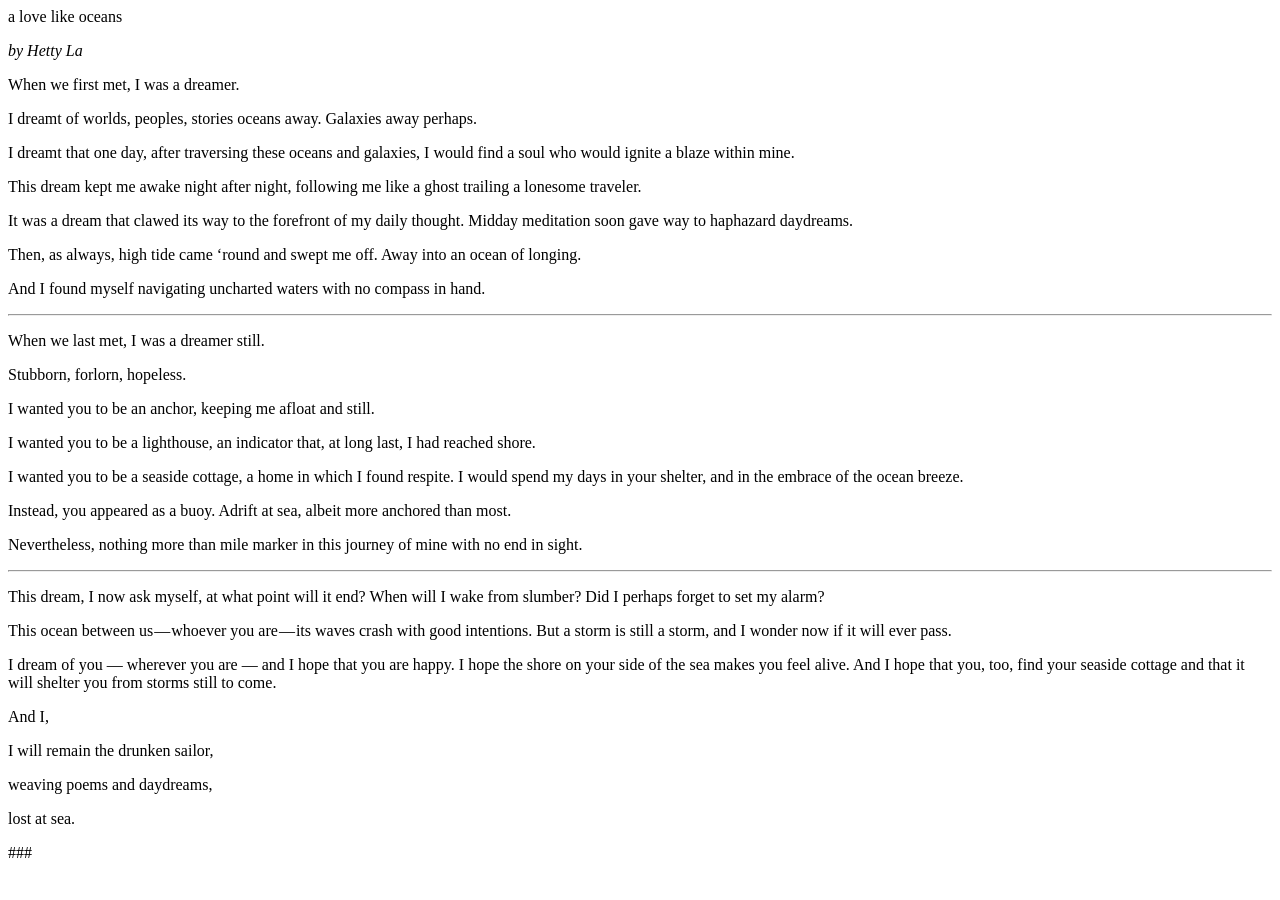
==== a-love-like-oceans.html @ 363305c8 "Add SVG favicon with serif lowercase 't' Co-Authored-By: Claude Opus 4.7 (1M context) <noreply@anthr" ====
<html>
  <head lang="en">
    <meta http-equiv="Content-Type" content="text/html; charset=UTF-8" />
    <meta name="viewport" content="width=device-width, initial-scale=1" />

    <link rel="stylesheet" href="css/normalize.css" />
    <link rel="stylesheet" href="css/skeleton.css" />
    <link rel="stylesheet" href="css/custom.css" />
    <link rel="icon" type="image/svg+xml" href="images/favicon.svg" />
    <link rel="icon" type="image/png" href="images/favicon.ico" />

    <link
      href="https://fonts.googleapis.com/css2?family=EB+Garamond:ital,wght@0,300;0,400;0,500;0,600;0,700;1,400;1,500;1,600;1,700&display=swap"
      rel="stylesheet"
    />
    
    <title>a love like oceans</title>
  </head>

  <body>
    <div class="container">
      <div class="story-container">
        <div class="page-title">
          a love like oceans 
        </div>
        <p class="subtitle">
          <i>by Hetty La</i>
        </p>

        <p>
          When we first met, I was a dreamer.
        </p>
        <p>

          I dreamt of worlds, peoples, stories oceans away. Galaxies away perhaps.
        </p>
          <p>
            I dreamt that one day, after traversing these oceans and galaxies, I would find a soul who would ignite a blaze within mine.
          </p>

          <p>
          <p>
            This dream kept me awake night after night, following me like a ghost trailing a lonesome traveler.
          </p>
          <p>
            It was a dream that clawed its way to the forefront of my daily thought. Midday meditation soon gave way to haphazard daydreams.
          </p>
          <p>
            Then, as always, high tide came ‘round and swept me off. Away into an ocean of longing.
          </p>
          <p>
            And I found myself navigating uncharted waters with no compass in hand.
          </p>
          <hr>
          <p>
            When we last met, I was a dreamer still.
          </p>
          <p>
            Stubborn, forlorn, hopeless.
          </p>
          <p>I wanted you to be an anchor, keeping me afloat and still.</p>
          <p>I wanted you to be a lighthouse, an indicator that, at long last, I had reached shore.</p>
          <p>
            I wanted you to be a seaside cottage, a home in which I found respite. I would spend my days in your shelter, and in the embrace of the ocean breeze.
          </p>
          <p>
            Instead, you appeared as a buoy. Adrift at sea, albeit more anchored than most.
          </p>
          <p>
            Nevertheless, nothing more than mile marker in this journey of mine with no end in sight.
          </p>
          <hr>
          <p>
            This dream, I now ask myself, at what point will it end? When will I wake from slumber? Did I perhaps forget to set my alarm?
          </p>
          <p>
            This ocean between us — whoever you are — its waves crash with good intentions. But a storm is still a storm, and I wonder now if it will ever pass.
          </p>
          <p>
            I dream of you — wherever you are — and I hope that you are happy. I hope the shore on your side of the sea makes you feel alive. And I hope that you, too, find your seaside cottage and that it will shelter you from storms still to come.
          </p>
          <p>
            And I,
          </p>
          <p>
            I will remain the drunken sailor,
          </p>
          <p>
            weaving poems and daydreams,
          </p>
          <p>
            lost at sea.
          </p>
          ###
        </p>

      </div>
    </div>
  </body>
</html>
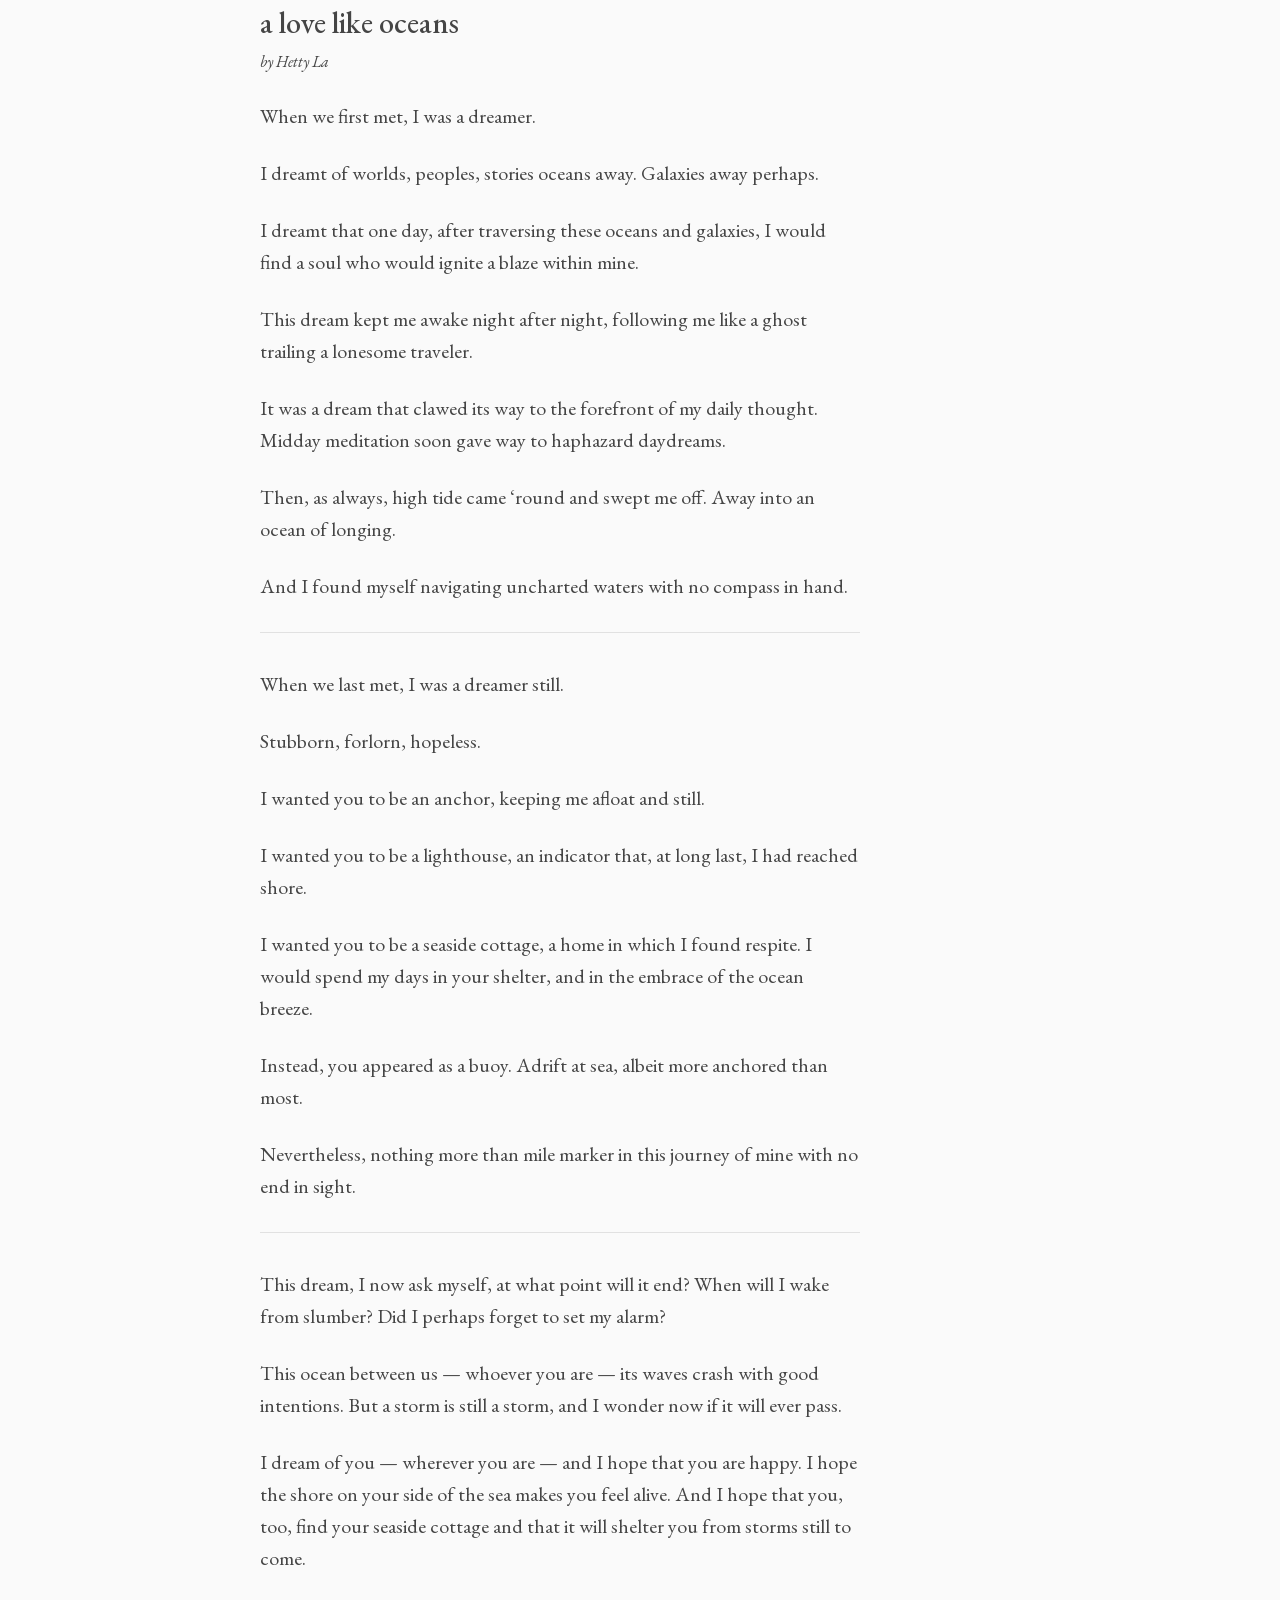
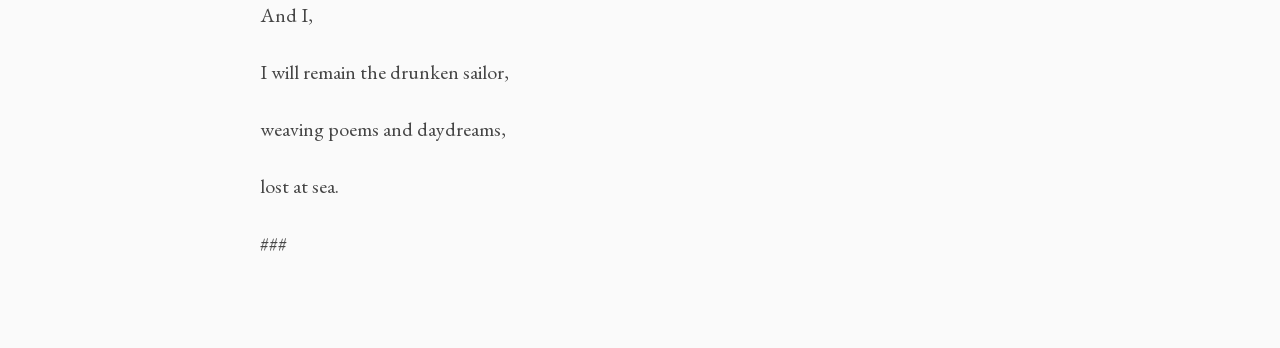
==== commit bf47443f: "Self-host fonts, inline CSS, drop quirks mode for faster loads Cut critical-path requests from 5 (3 " ====
--- a/a-love-like-oceans.html
+++ b/a-love-like-oceans.html
@@ -1,27 +1,56 @@
-<html>
-  <head lang="en">
-    <meta http-equiv="Content-Type" content="text/html; charset=UTF-8" />
+<!DOCTYPE html>
+<html lang="en">
+  <head>
+    <meta charset="UTF-8" />
     <meta name="viewport" content="width=device-width, initial-scale=1" />
+    <title>a love like oceans</title>
 
-    <link rel="stylesheet" href="css/normalize.css" />
-    <link rel="stylesheet" href="css/skeleton.css" />
-    <link rel="stylesheet" href="css/custom.css" />
     <link rel="icon" type="image/svg+xml" href="images/favicon.svg" />
-    <link rel="icon" type="image/png" href="images/favicon.ico" />
 
-    <link
-      href="https://fonts.googleapis.com/css2?family=EB+Garamond:ital,wght@0,300;0,400;0,500;0,600;0,700;1,400;1,500;1,600;1,700&display=swap"
-      rel="stylesheet"
-    />
-    
-    <title>a love like oceans</title>
+    <link rel="preload" href="fonts/eb-garamond-latin.woff2" as="font" type="font/woff2" crossorigin />
+
+    <style>
+      @font-face{font-family:'EB Garamond';font-style:normal;font-weight:400 600;font-display:swap;src:url(fonts/eb-garamond-latin.woff2) format('woff2');unicode-range:U+0000-00FF,U+0131,U+0152-0153,U+02BB-02BC,U+02C6,U+02DA,U+02DC,U+0304,U+0308,U+0329,U+2000-206F,U+20AC,U+2122,U+2191,U+2193,U+2212,U+2215,U+FEFF,U+FFFD}
+      @font-face{font-family:'EB Garamond';font-style:normal;font-weight:400 600;font-display:swap;src:url(fonts/eb-garamond-latin-ext.woff2) format('woff2');unicode-range:U+0100-02BA,U+02BD-02C5,U+02C7-02CC,U+02CE-02D7,U+02DD-02FF,U+0304,U+0308,U+0329,U+1D00-1DBF,U+1E00-1E9F,U+1EF2-1EFF,U+2020,U+20A0-20AB,U+20AD-20C0,U+2113,U+2C60-2C7F,U+A720-A7FF}
+      @font-face{font-family:'EB Garamond';font-style:normal;font-weight:400 600;font-display:swap;src:url(fonts/eb-garamond-vietnamese.woff2) format('woff2');unicode-range:U+0102-0103,U+0110-0111,U+0128-0129,U+0168-0169,U+01A0-01A1,U+01AF-01B0,U+0300-0301,U+0303-0304,U+0308-0309,U+0323,U+0329,U+1EA0-1EF9,U+20AB}
+      @font-face{font-family:'EB Garamond';font-style:italic;font-weight:400 600;font-display:swap;src:url(fonts/eb-garamond-latin-italic.woff2) format('woff2');unicode-range:U+0000-00FF,U+0131,U+0152-0153,U+02BB-02BC,U+02C6,U+02DA,U+02DC,U+0304,U+0308,U+0329,U+2000-206F,U+20AC,U+2122,U+2191,U+2193,U+2212,U+2215,U+FEFF,U+FFFD}
+      @font-face{font-family:'EB Garamond';font-style:italic;font-weight:400 600;font-display:swap;src:url(fonts/eb-garamond-latin-ext-italic.woff2) format('woff2');unicode-range:U+0100-02BA,U+02BD-02C5,U+02C7-02CC,U+02CE-02D7,U+02DD-02FF,U+0304,U+0308,U+0329,U+1D00-1DBF,U+1E00-1E9F,U+1EF2-1EFF,U+2020,U+20A0-20AB,U+20AD-20C0,U+2113,U+2C60-2C7F,U+A720-A7FF}
+      @font-face{font-family:'EB Garamond';font-style:italic;font-weight:400 600;font-display:swap;src:url(fonts/eb-garamond-vietnamese-italic.woff2) format('woff2');unicode-range:U+0102-0103,U+0110-0111,U+0128-0129,U+0168-0169,U+01A0-01A1,U+01AF-01B0,U+0300-0301,U+0303-0304,U+0308-0309,U+0323,U+0329,U+1EA0-1EF9,U+20AB}
+      *,*::before,*::after{box-sizing:border-box}
+      html{font-size:62.5%}
+      body{margin:0;color:#454545;background:#fafafa;font-family:"EB Garamond",Georgia,serif;font-size:1.8em;line-height:1.6}
+      @media(min-width:768px){body{font-size:2em}}
+      h1,h2,h3,h4,h5,h6{margin:0 0 1rem;font-weight:500}
+      p{margin:0 0 2.5rem}
+      a{color:#454545}
+      hr{margin:3rem 0 3.5rem;border:0;border-top:1px solid #e1e1e1}
+      .container{position:relative;width:85%;max-width:800px;margin:0 auto;padding:0 20px}
+      @media(min-width:600px){.container{top:10%;padding-bottom:5%}}
+      @media(max-width:599px){.container{top:3rem}}
+      .story-container{max-width:30em}
+      .page-title{font-size:1.2em;line-height:1.2em;font-weight:500;margin-bottom:4px}
+      @media(min-width:768px){.page-title{font-size:1.5em;line-height:1.5em}}
+      .menu-container{max-width:30em;margin-top:25em}
+      @media(max-width:767px){.menu-container{margin-top:50vh}}
+      .eyebrow{font-size:.55em;letter-spacing:.15em;text-transform:uppercase;color:#888;margin-bottom:.5em}
+      .menu-link{text-decoration:none;color:#454545;transition:color .5s ease}
+      .menu-link:hover,.menu-link:focus-visible{color:#888}
+      @media(prefers-reduced-motion:reduce){.menu-link{transition:none}}
+      .subtitle{font-size:.8em}
+      .by{color:#999}
+      .recipe{margin-top:2.5em;padding-top:2em;border-top:1px solid #e5e5e5}
+      .recipe-title{font-size:1em;line-height:1.2em;font-weight:600;margin:0 0 .25em}
+      .recipe .subtitle{margin:0 0 1em;color:#888}
+      .recipe .timeline{line-height:1.6em;margin-bottom:1.25em}
+      .recipe .notes{line-height:1.6em;color:#555}
+    </style>
   </head>
 
   <body>
     <div class="container">
       <div class="story-container">
         <div class="page-title">
-          a love like oceans 
+          a love like oceans
         </div>
         <p class="subtitle">
           <i>by Hetty La</i>
@@ -74,7 +103,7 @@
             This dream, I now ask myself, at what point will it end? When will I wake from slumber? Did I perhaps forget to set my alarm?
           </p>
           <p>
-            This ocean between us — whoever you are — its waves crash with good intentions. But a storm is still a storm, and I wonder now if it will ever pass.
+            This ocean between us — whoever you are — its waves crash with good intentions. But a storm is still a storm, and I wonder now if it will ever pass.
           </p>
           <p>
             I dream of you — wherever you are — and I hope that you are happy. I hope the shore on your side of the sea makes you feel alive. And I hope that you, too, find your seaside cottage and that it will shelter you from storms still to come.
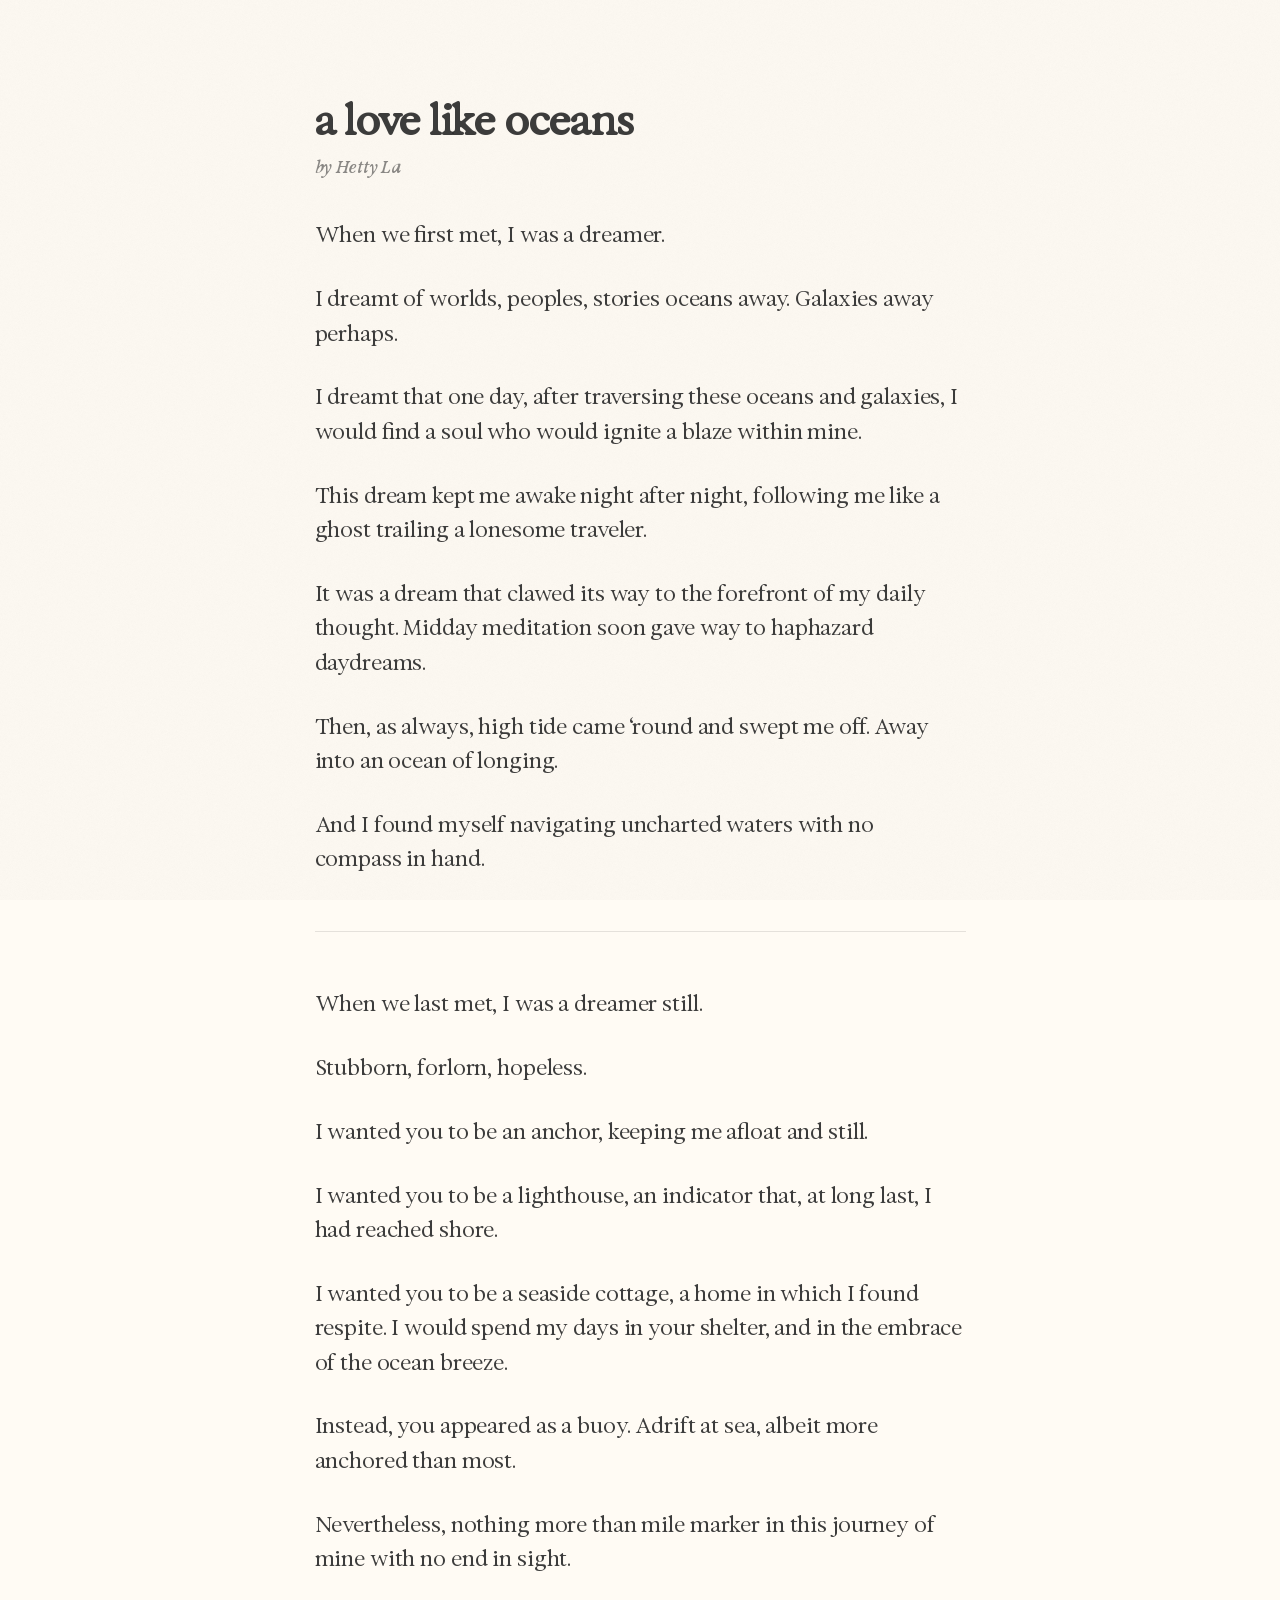
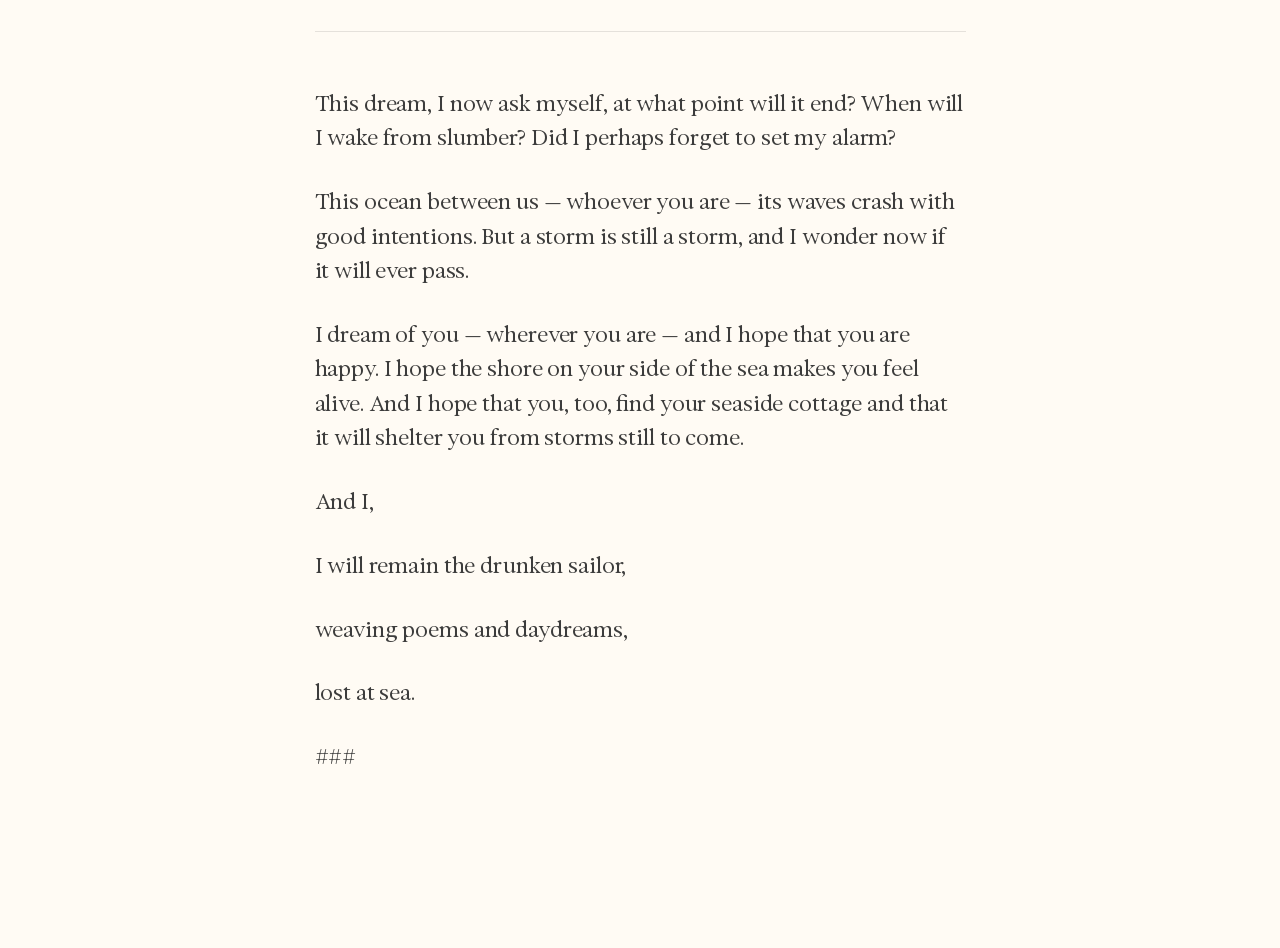
==== commit 61448aec: "Redesign site with paper aesthetic and Exposure typeface Adopt a warm cream paper look inspired by b" ====
--- a/a-love-like-oceans.html
+++ b/a-love-like-oceans.html
@@ -3,55 +3,20 @@
   <head>
     <meta charset="UTF-8" />
     <meta name="viewport" content="width=device-width, initial-scale=1" />
+    <meta name="description" content="A poem by Hetty La — a dreamer's letter to a love still adrift at sea." />
     <title>a love like oceans</title>
 
     <link rel="icon" type="image/svg+xml" href="images/favicon.svg" />
 
-    <link rel="preload" href="fonts/eb-garamond-latin.woff2" as="font" type="font/woff2" crossorigin />
-
-    <style>
-      @font-face{font-family:'EB Garamond';font-style:normal;font-weight:400 600;font-display:swap;src:url(fonts/eb-garamond-latin.woff2) format('woff2');unicode-range:U+0000-00FF,U+0131,U+0152-0153,U+02BB-02BC,U+02C6,U+02DA,U+02DC,U+0304,U+0308,U+0329,U+2000-206F,U+20AC,U+2122,U+2191,U+2193,U+2212,U+2215,U+FEFF,U+FFFD}
-      @font-face{font-family:'EB Garamond';font-style:normal;font-weight:400 600;font-display:swap;src:url(fonts/eb-garamond-latin-ext.woff2) format('woff2');unicode-range:U+0100-02BA,U+02BD-02C5,U+02C7-02CC,U+02CE-02D7,U+02DD-02FF,U+0304,U+0308,U+0329,U+1D00-1DBF,U+1E00-1E9F,U+1EF2-1EFF,U+2020,U+20A0-20AB,U+20AD-20C0,U+2113,U+2C60-2C7F,U+A720-A7FF}
-      @font-face{font-family:'EB Garamond';font-style:normal;font-weight:400 600;font-display:swap;src:url(fonts/eb-garamond-vietnamese.woff2) format('woff2');unicode-range:U+0102-0103,U+0110-0111,U+0128-0129,U+0168-0169,U+01A0-01A1,U+01AF-01B0,U+0300-0301,U+0303-0304,U+0308-0309,U+0323,U+0329,U+1EA0-1EF9,U+20AB}
-      @font-face{font-family:'EB Garamond';font-style:italic;font-weight:400 600;font-display:swap;src:url(fonts/eb-garamond-latin-italic.woff2) format('woff2');unicode-range:U+0000-00FF,U+0131,U+0152-0153,U+02BB-02BC,U+02C6,U+02DA,U+02DC,U+0304,U+0308,U+0329,U+2000-206F,U+20AC,U+2122,U+2191,U+2193,U+2212,U+2215,U+FEFF,U+FFFD}
-      @font-face{font-family:'EB Garamond';font-style:italic;font-weight:400 600;font-display:swap;src:url(fonts/eb-garamond-latin-ext-italic.woff2) format('woff2');unicode-range:U+0100-02BA,U+02BD-02C5,U+02C7-02CC,U+02CE-02D7,U+02DD-02FF,U+0304,U+0308,U+0329,U+1D00-1DBF,U+1E00-1E9F,U+1EF2-1EFF,U+2020,U+20A0-20AB,U+20AD-20C0,U+2113,U+2C60-2C7F,U+A720-A7FF}
-      @font-face{font-family:'EB Garamond';font-style:italic;font-weight:400 600;font-display:swap;src:url(fonts/eb-garamond-vietnamese-italic.woff2) format('woff2');unicode-range:U+0102-0103,U+0110-0111,U+0128-0129,U+0168-0169,U+01A0-01A1,U+01AF-01B0,U+0300-0301,U+0303-0304,U+0308-0309,U+0323,U+0329,U+1EA0-1EF9,U+20AB}
-      *,*::before,*::after{box-sizing:border-box}
-      html{font-size:62.5%}
-      body{margin:0;color:#454545;background:#fafafa;font-family:"EB Garamond",Georgia,serif;font-size:1.8em;line-height:1.6}
-      @media(min-width:768px){body{font-size:2em}}
-      h1,h2,h3,h4,h5,h6{margin:0 0 1rem;font-weight:500}
-      p{margin:0 0 2.5rem}
-      a{color:#454545}
-      hr{margin:3rem 0 3.5rem;border:0;border-top:1px solid #e1e1e1}
-      .container{position:relative;width:85%;max-width:800px;margin:0 auto;padding:0 20px}
-      @media(min-width:600px){.container{top:10%;padding-bottom:5%}}
-      @media(max-width:599px){.container{top:3rem}}
-      .story-container{max-width:30em}
-      .page-title{font-size:1.2em;line-height:1.2em;font-weight:500;margin-bottom:4px}
-      @media(min-width:768px){.page-title{font-size:1.5em;line-height:1.5em}}
-      .menu-container{max-width:30em;margin-top:25em}
-      @media(max-width:767px){.menu-container{margin-top:50vh}}
-      .eyebrow{font-size:.55em;letter-spacing:.15em;text-transform:uppercase;color:#888;margin-bottom:.5em}
-      .menu-link{text-decoration:none;color:#454545;transition:color .5s ease}
-      .menu-link:hover,.menu-link:focus-visible{color:#888}
-      @media(prefers-reduced-motion:reduce){.menu-link{transition:none}}
-      .subtitle{font-size:.8em}
-      .by{color:#999}
-      .recipe{margin-top:2.5em;padding-top:2em;border-top:1px solid #e5e5e5}
-      .recipe-title{font-size:1em;line-height:1.2em;font-weight:600;margin:0 0 .25em}
-      .recipe .subtitle{margin:0 0 1em;color:#888}
-      .recipe .timeline{line-height:1.6em;margin-bottom:1.25em}
-      .recipe .notes{line-height:1.6em;color:#555}
-    </style>
+    <link rel="preload" href="fonts/Exposure_VAR.woff2" as="font" type="font/woff2" crossorigin />
+    <link rel="preload" href="fonts/Exposure_VAR-650.woff2" as="font" type="font/woff2" crossorigin />
+    <link rel="stylesheet" href="css/site.css" />
   </head>
 
   <body>
-    <div class="container">
+    <main class="container">
       <div class="story-container">
-        <div class="page-title">
-          a love like oceans
-        </div>
+        <h1 class="page-title">a love like oceans</h1>
         <p class="subtitle">
           <i>by Hetty La</i>
         </p>
@@ -124,6 +89,6 @@
         </p>
 
       </div>
-    </div>
+    </main>
   </body>
 </html>
--- a/css/site.css
+++ b/css/site.css
@@ -0,0 +1,192 @@
+/* ============================================================
+   ramblings & musings — shared paper stylesheet
+   Type: Exposure (variable serif) + Departure Mono, on cream.
+   EB Garamond is kept only as a per-glyph fallback so Vietnamese
+   (e.g. identity.html) still renders where Exposure lacks glyphs.
+   ============================================================ */
+
+/* --- Exposure: body serif (variable weight) --- */
+@font-face{
+  font-family:'Exposure';
+  src:url(../fonts/Exposure_VAR.woff2) format('woff2-variations'),
+      url(../fonts/Exposure_VAR.woff2) format('woff2');
+  font-weight:100 900;font-style:normal;font-display:swap;
+}
+@font-face{
+  font-family:'Exposure';
+  src:url(../fonts/Exposure_VAR-550-Italic.woff2) format('woff2');
+  font-weight:400 600;font-style:italic;font-display:swap;
+}
+/* Exposure 650: a crisp static instance for titles & emphasis */
+@font-face{
+  font-family:'Exposure 650';
+  src:url(../fonts/Exposure_VAR-650.woff2) format('woff2');
+  font-weight:650;font-style:normal;font-display:swap;
+}
+/* Departure Mono: tracked-caps labels & footer */
+@font-face{
+  font-family:'Departure Mono';
+  src:url(../fonts/DepartureMono-Regular.woff2) format('woff2');
+  font-weight:400;font-style:normal;font-display:swap;
+}
+
+/* --- EB Garamond: fallback only (Vietnamese diacritics, etc.) --- */
+@font-face{font-family:'EB Garamond';font-style:normal;font-weight:400 600;font-display:swap;src:url(../fonts/eb-garamond-latin.woff2) format('woff2');unicode-range:U+0000-00FF,U+0131,U+0152-0153,U+02BB-02BC,U+02C6,U+02DA,U+02DC,U+0304,U+0308,U+0329,U+2000-206F,U+20AC,U+2122,U+2191,U+2193,U+2212,U+2215,U+FEFF,U+FFFD}
+@font-face{font-family:'EB Garamond';font-style:normal;font-weight:400 600;font-display:swap;src:url(../fonts/eb-garamond-latin-ext.woff2) format('woff2');unicode-range:U+0100-02BA,U+02BD-02C5,U+02C7-02CC,U+02CE-02D7,U+02DD-02FF,U+0304,U+0308,U+0329,U+1D00-1DBF,U+1E00-1E9F,U+1EF2-1EFF,U+2020,U+20A0-20AB,U+20AD-20C0,U+2113,U+2C60-2C7F,U+A720-A7FF}
+@font-face{font-family:'EB Garamond';font-style:normal;font-weight:400 600;font-display:swap;src:url(../fonts/eb-garamond-vietnamese.woff2) format('woff2');unicode-range:U+0102-0103,U+0110-0111,U+0128-0129,U+0168-0169,U+01A0-01A1,U+01AF-01B0,U+0300-0301,U+0303-0304,U+0308-0309,U+0323,U+0329,U+1EA0-1EF9,U+20AB}
+@font-face{font-family:'EB Garamond';font-style:italic;font-weight:400 600;font-display:swap;src:url(../fonts/eb-garamond-latin-italic.woff2) format('woff2');unicode-range:U+0000-00FF,U+0131,U+0152-0153,U+02BB-02BC,U+02C6,U+02DA,U+02DC,U+0304,U+0308,U+0329,U+2000-206F,U+20AC,U+2122,U+2191,U+2193,U+2212,U+2215,U+FEFF,U+FFFD}
+@font-face{font-family:'EB Garamond';font-style:italic;font-weight:400 600;font-display:swap;src:url(../fonts/eb-garamond-latin-ext-italic.woff2) format('woff2');unicode-range:U+0100-02BA,U+02BD-02C5,U+02C7-02CC,U+02CE-02D7,U+02DD-02FF,U+0304,U+0308,U+0329,U+1D00-1DBF,U+1E00-1E9F,U+1EF2-1EFF,U+2020,U+20A0-20AB,U+20AD-20C0,U+2113,U+2C60-2C7F,U+A720-A7FF}
+@font-face{font-family:'EB Garamond';font-style:italic;font-weight:400 600;font-display:swap;src:url(../fonts/eb-garamond-vietnamese-italic.woff2) format('woff2');unicode-range:U+0102-0103,U+0110-0111,U+0128-0129,U+0168-0169,U+01A0-01A1,U+01AF-01B0,U+0300-0301,U+0303-0304,U+0308-0309,U+0323,U+0329,U+1EA0-1EF9,U+20AB}
+
+/* --- tokens --- */
+:root{
+  --cream:#fffbf4;
+  --ink:rgba(43,43,43,.92);
+  --ink-soft:rgba(43,43,43,.55);
+  --ink-faint:rgba(43,43,43,.28);
+  --rule:rgba(43,43,43,.12);
+  --serif:"Exposure","EB Garamond","Iowan Old Style","Palatino Linotype",Palatino,"Book Antiqua",Georgia,serif;
+  --serif-bold:"Exposure 650","Exposure","EB Garamond",Georgia,serif;
+  --mono:"Departure Mono",ui-monospace,SFMono-Regular,Menlo,Monaco,monospace;
+}
+
+/* --- base --- */
+*,*::before,*::after{box-sizing:border-box;margin:0;padding:0}
+html{font-size:62.5%}
+body{
+  min-height:100vh;
+  background:var(--cream);
+  color:var(--ink);
+  font-family:var(--serif);
+  font-size:1.9rem;
+  line-height:1.62;
+  letter-spacing:-.006em;
+  font-feature-settings:"kern","liga","onum";
+  -webkit-font-smoothing:antialiased;
+  -moz-osx-font-smoothing:grayscale;
+  text-rendering:optimizeLegibility;
+}
+@media(min-width:768px){body{font-size:2.1rem;line-height:1.64}}
+
+/* --- paper texture: a vellum wash + a fine, slowly drifting grain,
+       both self-contained SVG noise blended into the cream --- */
+body::before,body::after{content:"";position:fixed;inset:0;pointer-events:none;z-index:-1}
+body::before{
+  background-image:url("data:image/svg+xml;utf8,<svg xmlns='http://www.w3.org/2000/svg' viewBox='0 0 800 800'><filter id='n'><feTurbulence type='fractalNoise' baseFrequency='0.85' numOctaves='2' stitchTiles='stitch'/><feColorMatrix values='0 0 0 0 0.17 0 0 0 0 0.17 0 0 0 0 0.17 0 0 0 0.18 0'/></filter><rect width='100%' height='100%' filter='url(%23n)'/></svg>");
+  background-size:320px 320px;mix-blend-mode:multiply;opacity:.08;
+}
+body::after{
+  background-image:url("data:image/svg+xml;utf8,<svg xmlns='http://www.w3.org/2000/svg' viewBox='0 0 200 200'><filter id='g'><feTurbulence type='fractalNoise' baseFrequency='2.4' numOctaves='1' stitchTiles='stitch'/><feColorMatrix values='0 0 0 0 0 0 0 0 0 0 0 0 0 0 0 0 0 0 0.45 0'/></filter><rect width='100%' height='100%' filter='url(%23g)'/></svg>");
+  background-size:180px 180px;mix-blend-mode:multiply;opacity:.045;
+  animation:grain-drift 14s steps(8) infinite;
+}
+@keyframes grain-drift{
+  0%{transform:translate(0,0)}
+  20%{transform:translate(-3%,2%)}
+  40%{transform:translate(2%,-1%)}
+  60%{transform:translate(-1%,3%)}
+  80%{transform:translate(3%,1%)}
+  100%{transform:translate(0,0)}
+}
+
+/* --- typography --- */
+h1,h2,h3,h4,h5,h6{
+  font-family:var(--serif-bold);font-weight:650;
+  line-height:1.15;letter-spacing:-.02em;margin:0 0 1rem;
+}
+p{margin:0 0 1.4em}
+strong,b{font-family:var(--serif-bold);font-weight:650}
+em,i{font-style:italic}
+a{color:var(--ink);text-decoration:none}
+hr{margin:2.6em 0;border:0;border-top:1px solid var(--rule)}
+::selection{background:rgba(43,43,43,.12)}
+
+/* --- layout --- */
+.container{
+  position:relative;z-index:0;
+  width:88%;max-width:34em;margin:0 auto;
+  padding:11vh 22px 16vh;
+}
+@media(max-width:599px){.container{padding:5.5rem 20px 7rem}}
+
+/* index: the menu block is vertically centred (sitting a touch below
+   middle) inside an 800px column, left-aligned — exactly as before */
+.index-page{display:flex;flex-direction:column;align-items:center;justify-content:center}
+.index-main{width:85%;max-width:800px;padding:0 20px}
+.index-main .menu-container{padding-top:20vh}
+@media(max-height:700px){.index-main .menu-container{padding-top:0}}
+
+.story-container{max-width:31em;margin:0 auto}
+
+/* --- shared pieces --- */
+.eyebrow{
+  font-family:var(--mono);font-size:1.15rem;line-height:1.4;
+  letter-spacing:.22em;text-transform:uppercase;
+  color:var(--ink-faint);margin:0 0 1.4em;
+}
+.masthead{margin-bottom:3.4em}
+
+.page-title{
+  font-family:var(--serif-bold);font-weight:650;
+  font-size:1.7em;line-height:1.04;letter-spacing:-.03em;
+  margin:0 0 .3em;
+}
+@media(min-width:768px){.page-title{font-size:1.95em}}
+
+.subtitle{font-size:.8em;font-style:italic;color:var(--ink-soft);margin:0 0 2.2em}
+.by{color:var(--ink-soft)}
+
+/* --- index menu --- */
+.menu-container{max-width:30em}
+.menu-container{font-size:1.55rem}
+.menu-link{
+  display:inline-block;color:var(--ink);text-decoration:none;
+  line-height:1.45;transition:color .5s ease,letter-spacing .5s ease;
+}
+.menu-link:hover,.menu-link:focus-visible{color:#000;letter-spacing:.004em}
+
+.site-footer{
+  position:fixed;bottom:2.4rem;left:50%;transform:translateX(-50%);
+  width:85%;max-width:800px;padding:0 20px;pointer-events:none;
+  font-family:var(--mono);font-size:1.1rem;
+  letter-spacing:.24em;text-transform:uppercase;color:var(--ink-faint);
+}
+
+/* --- recipe (coffee.html) --- */
+.recipe{margin:0}
+.recipe-header{
+  display:flex;align-items:baseline;justify-content:space-between;
+  gap:1.5em;margin-bottom:1.6em;padding-bottom:.9em;
+  border-bottom:1px solid var(--rule);
+}
+@media(max-width:480px){.recipe-header{flex-direction:column;align-items:flex-start;gap:.1em}}
+.recipe-title{font-family:var(--serif-bold);font-weight:650;font-size:1em;line-height:1.25;margin:0}
+.recipe-num{font-family:var(--serif);font-style:italic;font-weight:400;color:var(--ink-faint);margin-right:.5em}
+.recipe-ratio{font-style:italic;color:var(--ink-soft);font-size:.85em;white-space:nowrap;margin:0}
+
+.timeline{display:grid;grid-template-columns:5.4em 1fr;column-gap:1.6em;row-gap:.32em;margin:0 0 2em;font-size:.9em}
+.timeline dt{color:var(--ink-faint);font-style:italic;text-align:right;font-feature-settings:"lnum","tnum";white-space:nowrap}
+.timeline dd{margin:0;color:var(--ink)}
+.timeline dd.pause{color:var(--ink-faint);font-style:italic}
+.timeline .pct{color:var(--ink-faint);font-style:italic;font-size:.94em;margin-left:.15em}
+
+.notes{list-style:none;margin:0;padding:0;font-size:.9em;color:var(--ink-soft)}
+.notes li{padding-left:1.2em;text-indent:-1.2em;margin-bottom:.12em}
+.notes li::before{content:"\2014\2009";color:var(--ink-faint)}
+
+.divider{text-align:center;color:var(--ink-faint);letter-spacing:1.2em;margin:3.5em 0 3.5em 1.2em;font-size:.85em}
+
+/* --- footer / back link --- */
+.page-footer{margin-top:4.5em;padding-top:1.8em;border-top:1px solid var(--rule)}
+.back-link{
+  font-family:var(--mono);color:var(--ink-faint);text-decoration:none;
+  font-size:1.15rem;letter-spacing:.22em;text-transform:uppercase;
+  transition:color .5s ease;
+}
+.back-link:hover,.back-link:focus-visible{color:var(--ink)}
+
+/* --- motion off --- */
+@media(prefers-reduced-motion:reduce){
+  body::after{animation:none}
+  .menu-link,.back-link{transition:none}
+}
